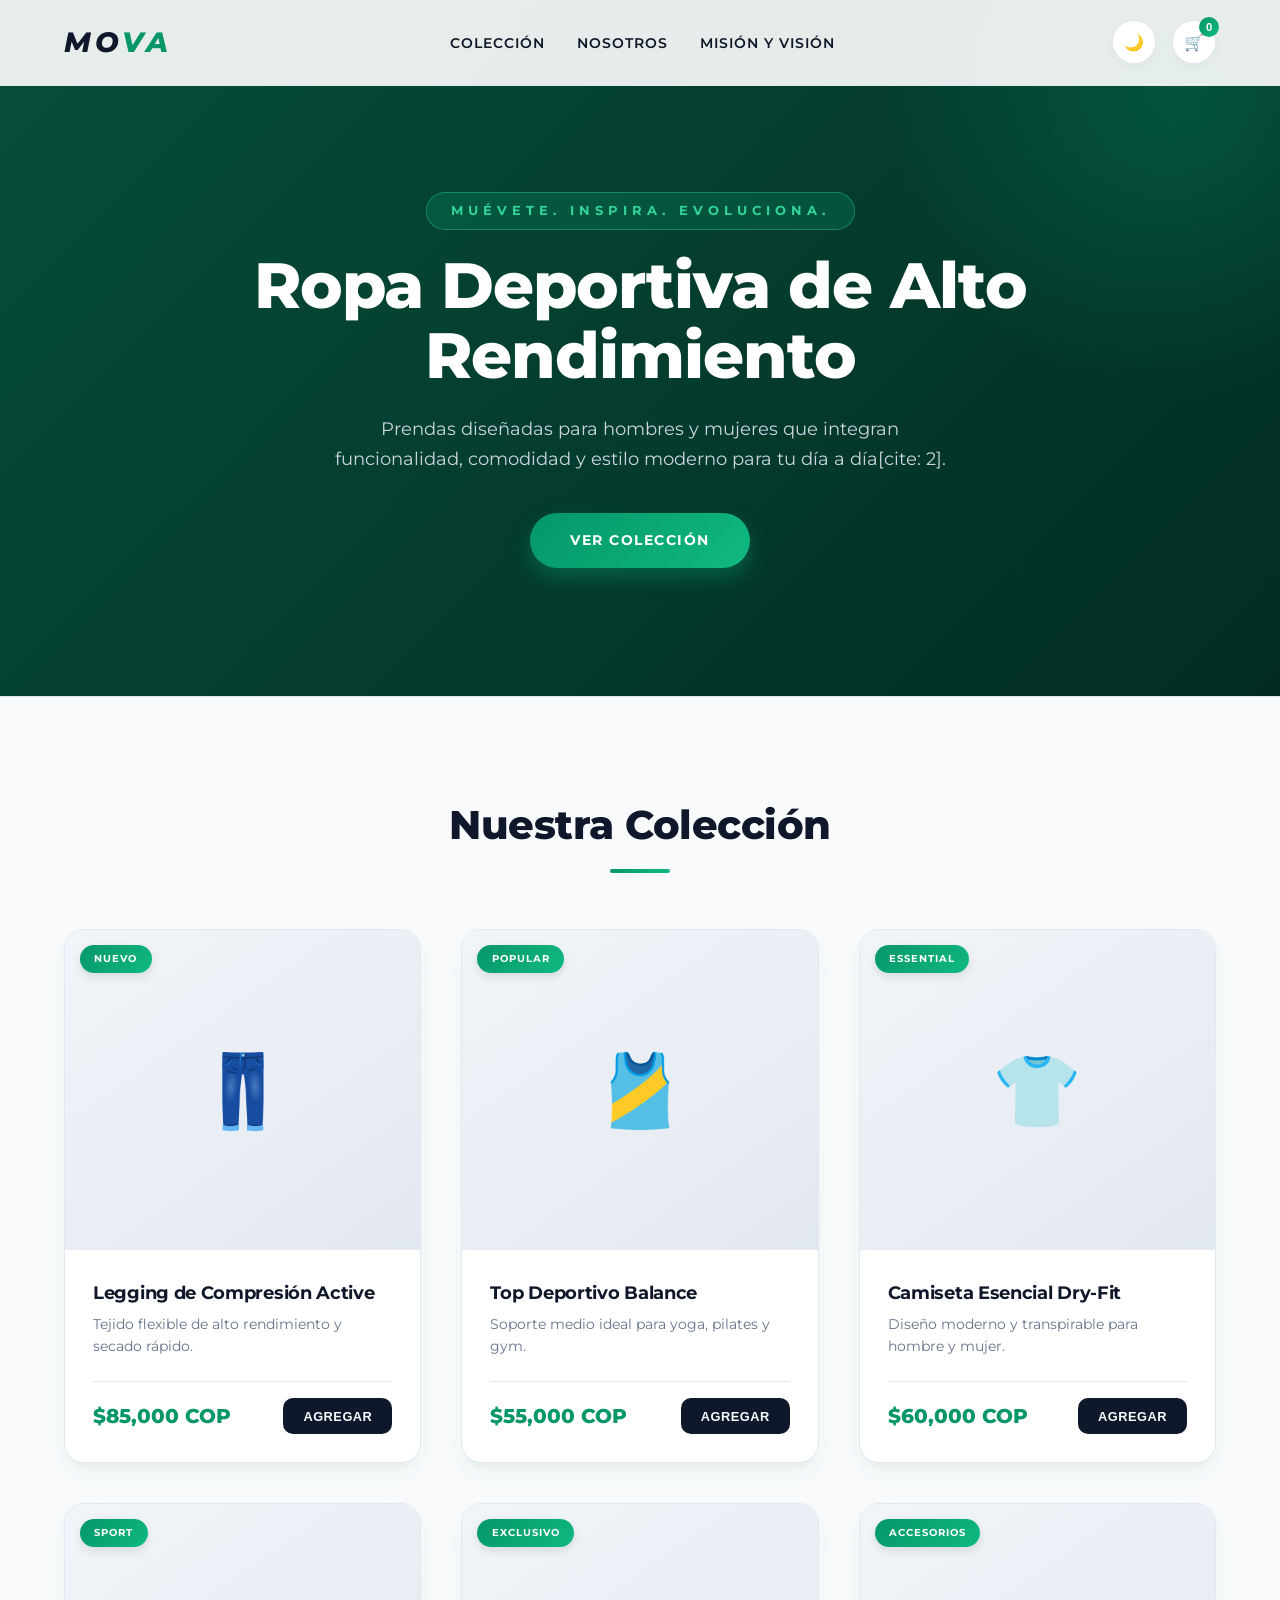
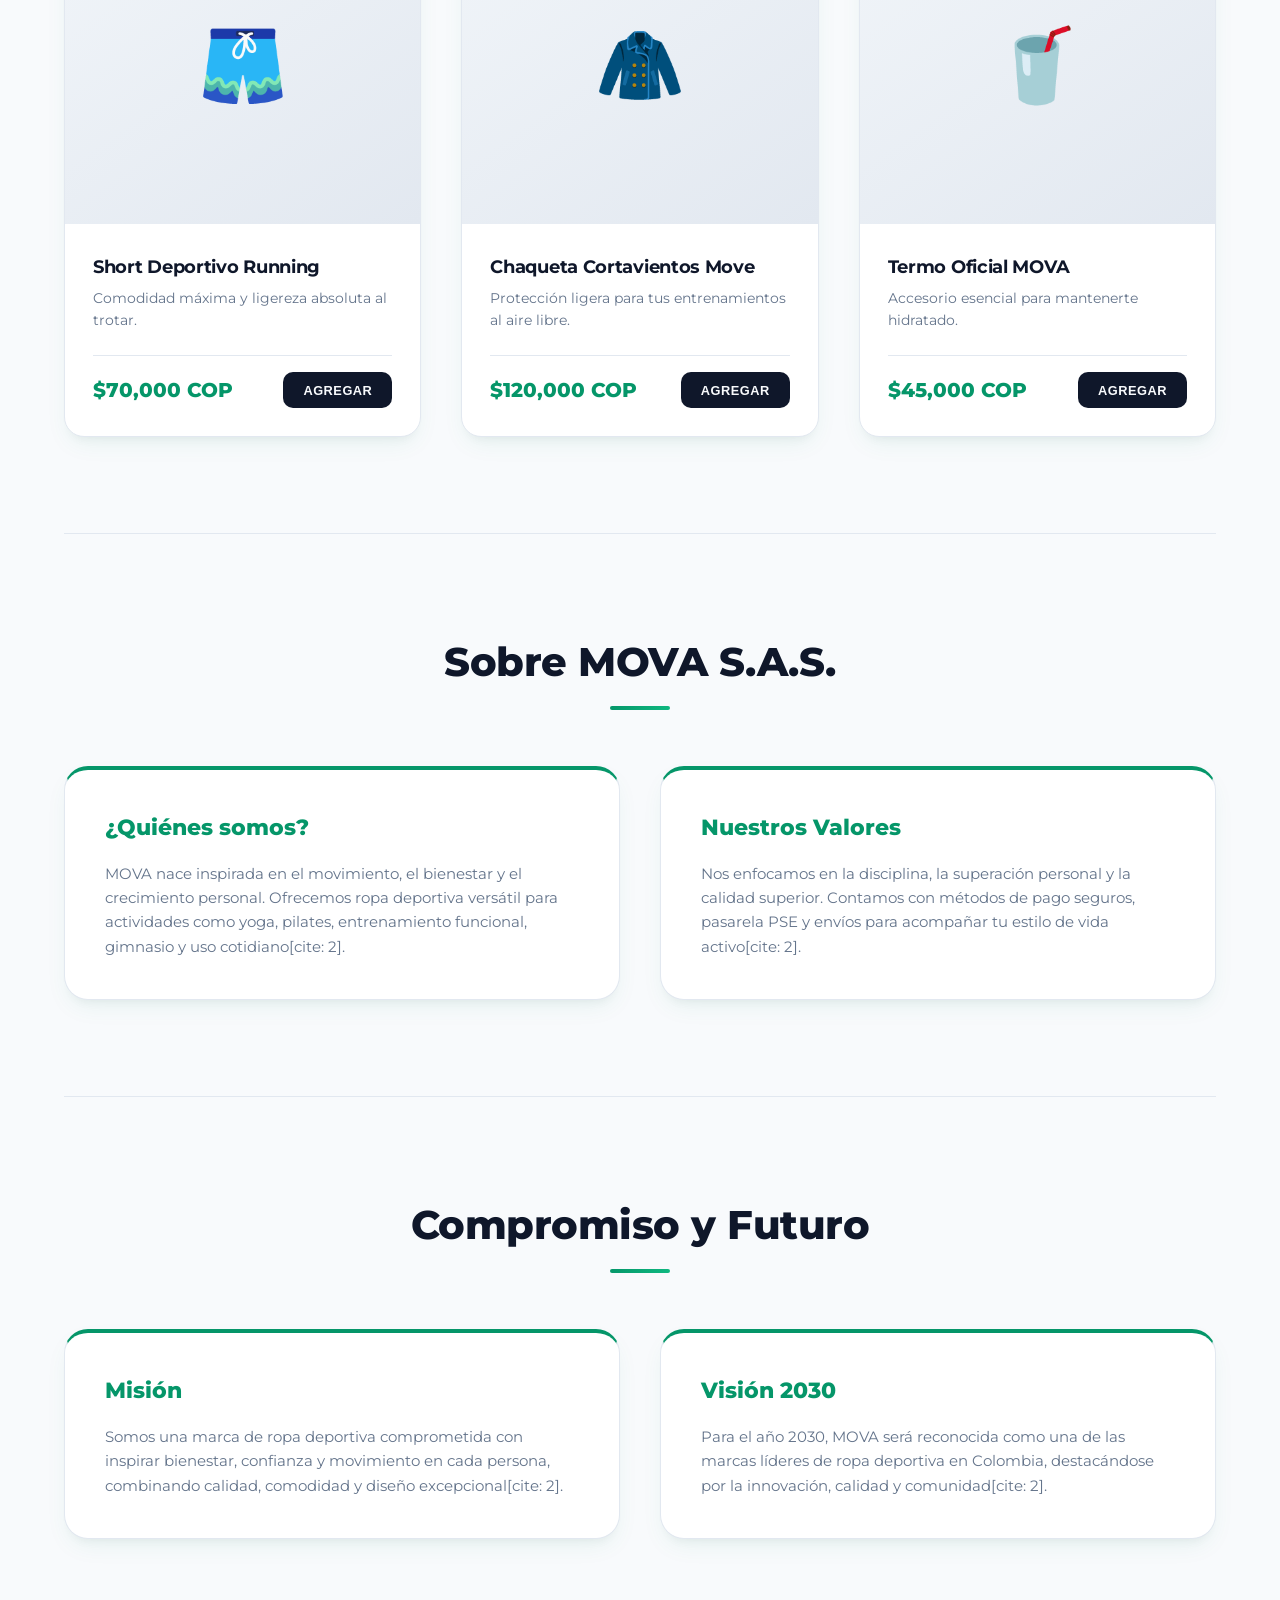
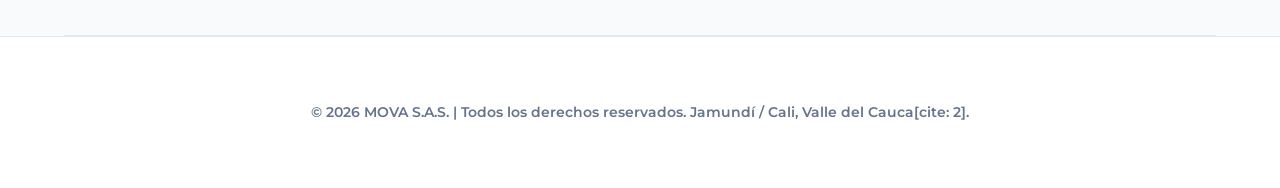
==== index.html @ 8ae5588a "Add files via upload" ====
<!DOCTYPE html>
<html lang="es">
<head>
    <meta charset="UTF-8">
    <meta name="viewport" content="width=device-width, initial-scale=1.0">
    <title>MOVA | Ropa Deportiva - Muévete. Inspira. Evoluciona.</title>
    <meta name="description" content="Marca de ropa deportiva inspirada en el movimiento, la confianza y el bienestar. Prendas para hombres y mujeres.">
    <link href="https://fonts.googleapis.com/css2?family=Montserrat:wght@300;400;500;600;700;800&display=swap" rel="stylesheet">
    <link rel="stylesheet" href="style.css">
</head>
<body>

    <header>
        <a href="#" class="logo">MO<span>VA</span></a>
        <button class="menu-btn" id="menuBtn" aria-label="Menú">☰</button>
        <nav>
            <ul id="navMenu">
                <li><a href="#catalogo">Colección</a></li>
                <li><a href="#nosotros">Nosotros</a></li>
                <li><a href="#mision-vision">Misión y Visión</a></li>
            </ul>
        </nav>
        <div class="nav-icons">
            <button class="icon-btn" id="themeToggle" aria-label="Cambiar tema">🌙</button>
            <button class="icon-btn" id="cartBtn" aria-label="Abrir carrito">
                🛒
                <span class="cart-count" id="cartCount">0</span>
            </button>
        </div>
    </header>

    <section class="hero">
        <span class="slogan-tag">Muévete. Inspira. Evoluciona.</span>
        <h1>Ropa Deportiva de Alto Rendimiento</h1>
        <p>Prendas diseñadas para hombres y mujeres que integran funcionalidad, comodidad y estilo moderno para tu día a día[cite: 2].</p>
        <a href="#catalogo" class="btn-primary">Ver Colección</a>
    </section>

    <main>
        <section id="catalogo">
            <h2>Nuestra Colección</h2>
            <div class="product-grid" id="productGrid"></div>
        </section>

        <section id="nosotros">
            <h2>Sobre MOVA S.A.S.</h2>
            <div class="about-grid">
                <div class="about-card">
                    <h3>¿Quiénes somos?</h3>
                    <p>MOVA nace inspirada en el movimiento, el bienestar y el crecimiento personal. Ofrecemos ropa deportiva versátil para actividades como yoga, pilates, entrenamiento funcional, gimnasio y uso cotidiano[cite: 2].</p>
                </div>
                <div class="about-card">
                    <h3>Nuestros Valores</h3>
                    <p>Nos enfocamos en la disciplina, la superación personal y la calidad superior. Contamos con métodos de pago seguros, pasarela PSE y envíos para acompañar tu estilo de vida activo[cite: 2].</p>
                </div>
            </div>
        </section>

        <section id="mision-vision">
            <h2>Compromiso y Futuro</h2>
            <div class="about-grid">
                <div class="about-card">
                    <h3>Misión</h3>
                    <p>Somos una marca de ropa deportiva comprometida con inspirar bienestar, confianza y movimiento en cada persona, combinando calidad, comodidad y diseño excepcional[cite: 2].</p>
                </div>
                <div class="about-card">
                    <h3>Visión 2030</h3>
                    <p>Para el año 2030, MOVA será reconocida como una de las marcas líderes de ropa deportiva en Colombia, destacándose por la innovación, calidad y comunidad[cite: 2].</p>
                </div>
            </div>
        </section>
    </main>

    <!-- CARRITO DE COMPRAS LATERAL -->
    <div class="cart-overlay" id="cartOverlay">
        <div class="cart-drawer">
            <div class="cart-header">
                <h3>Tu Carrito MOVA</h3>
                <button class="close-cart" id="closeCart">&times;</button>
            </div>
            <div class="cart-items" id="cartItems">
                <p style="text-align: center; color: var(--gray-medium); margin-top: 2rem;">Tu carrito está vacío</p>
            </div>
            <div class="cart-footer">
                <div class="cart-total">
                    <span>Total:</span>
                    <span id="cartTotal">$0 COP</span>
                </div>
                <button class="btn-whatsapp" id="checkoutWhatsapp">
                    💬 Finalizar compra por WhatsApp
                </button>
            </div>
        </div>
    </div>

    <!-- NOTIFICACIÓN TOAST ANIMADA -->
    <div class="toast-notification" id="toastNotification">
        <span>✨</span>
        <span id="toastText">¡Producto añadido al carrito!</span>
    </div>

    <footer>
        <p>&copy; 2026 MOVA S.A.S. | Todos los derechos reservados. Jamundí / Cali, Valle del Cauca[cite: 2].</p>
    </footer>

    <script src="script.js"></script>
</body>
</html>
---- style.css ----
:root {
    --bg-color: #f8fafc;
    --text-color: #0f172a;
    --primary-color: #111827;
    --accent-color: #059669; /* Verde esmeralda corporativo */
    --accent-gradient: linear-gradient(135deg, #059669 0%, #10b981 100%);
    --hero-gradient: linear-gradient(135deg, #064e3b 0%, #022c22 100%);
    --card-bg: #ffffff;
    --border-color: #e2e8f0;
    --gray-medium: #64748b;
    --shadow: 0 10px 25px -5px rgba(5, 150, 105, 0.08), 0 8px 10px -6px rgba(0, 0, 0, 0.05);
    --transition: all 0.3s cubic-bezier(0.4, 0, 0.2, 1);
}

[data-theme="dark"] {
    --bg-color: #090d16;
    --text-color: #f8fafc;
    --primary-color: #f8fafc;
    --accent-color: #10b981;
    --accent-gradient: linear-gradient(135deg, #10b981 0%, #34d399 100%);
    --hero-gradient: linear-gradient(135deg, #022c22 0%, #064e3b 100%);
    --card-bg: #111827;
    --border-color: #1f2937;
    --gray-medium: #94a3b8;
    --shadow: 0 10px 25px -5px rgba(0, 0, 0, 0.4);
}

* {
    margin: 0;
    padding: 0;
    box-sizing: border-box;
}

body {
    font-family: 'Montserrat', sans-serif;
    background-color: var(--bg-color);
    color: var(--text-color);
    line-height: 1.6;
    transition: background-color 0.4s ease, color 0.4s ease;
    overflow-x: hidden;
}

header {
    position: fixed;
    top: 0;
    left: 0;
    width: 100%;
    background: var(--card-bg);
    border-bottom: 1px solid var(--border-color);
    z-index: 1000;
    display: flex;
    justify-content: space-between;
    align-items: center;
    padding: 1.25rem 5%;
    backdrop-filter: blur(12px);
    background-color: rgba(255, 255, 255, 0.9);
}

[data-theme="dark"] header {
    background-color: rgba(17, 24, 39, 0.9);
}

.logo {
    font-weight: 800;
    font-size: 1.75rem;
    color: var(--text-color);
    text-decoration: none;
    letter-spacing: 4px;
    font-style: italic;
}

.logo span {
    color: var(--accent-color);
}

nav ul {
    display: flex;
    list-style: none;
    gap: 2rem;
    align-items: center;
}

nav a {
    text-decoration: none;
    color: var(--text-color);
    font-weight: 600;
    font-size: 0.85rem;
    text-transform: uppercase;
    letter-spacing: 1px;
    transition: var(--transition);
    position: relative;
}

nav a::after {
    content: '';
    position: absolute;
    bottom: -4px;
    left: 0;
    width: 0;
    height: 2px;
    background-color: var(--accent-color);
    transition: var(--transition);
}

nav a:hover::after {
    width: 100%;
}

nav a:hover {
    color: var(--accent-color);
}

.nav-icons {
    display: flex;
    gap: 1rem;
    align-items: center;
}

.icon-btn {
    background: var(--card-bg);
    border: 1px solid var(--border-color);
    border-radius: 50%;
    width: 44px;
    height: 44px;
    cursor: pointer;
    display: flex;
    align-items: center;
    justify-content: center;
    font-size: 1rem;
    color: var(--text-color);
    position: relative;
    transition: var(--transition);
    box-shadow: 0 4px 10px rgba(0,0,0,0.03);
}

.icon-btn:hover {
    background: var(--accent-gradient);
    color: white;
    border-color: transparent;
    transform: scale(1.08);
}

.cart-count {
    position: absolute;
    top: -4px;
    right: -4px;
    background: var(--accent-gradient);
    color: white;
    font-size: 0.7rem;
    width: 20px;
    height: 20px;
    border-radius: 50%;
    display: flex;
    align-items: center;
    justify-content: center;
    font-weight: 700;
    transition: transform 0.3s cubic-bezier(0.175, 0.885, 0.32, 1.275);
}

.cart-count.pulse {
    transform: scale(1.4);
}

.menu-btn {
    display: none;
    background: none;
    border: none;
    font-size: 1.5rem;
    cursor: pointer;
    color: var(--text-color);
}

.hero {
    padding: 12rem 5% 8rem 5%;
    display: flex;
    flex-direction: column;
    align-items: center;
    text-align: center;
    background: var(--hero-gradient);
    color: #ffffff;
    position: relative;
    overflow: hidden;
}

.hero::before {
    content: '';
    position: absolute;
    width: 600px;
    height: 600px;
    background: radial-gradient(circle, rgba(5, 150, 105, 0.3) 0%, transparent 70%);
    top: -200px;
    right: -200px;
    border-radius: 50%;
    z-index: 1;
}

.hero > * {
    position: relative;
    z-index: 2;
}

.slogan-tag {
    font-weight: 700;
    color: #34d399;
    text-transform: uppercase;
    letter-spacing: 5px;
    font-size: 0.8rem;
    margin-bottom: 1.2rem;
    background: rgba(5, 150, 105, 0.25);
    border: 1px solid rgba(52, 211, 153, 0.4);
    padding: 0.5rem 1.5rem;
    border-radius: 50px;
}

.hero h1 {
    font-size: 4rem;
    font-weight: 800;
    margin-bottom: 1.5rem;
    letter-spacing: -1px;
    line-height: 1.1;
    max-width: 900px;
}

.hero p {
    font-size: 1.15rem;
    color: #cbd5e1;
    max-width: 650px;
    margin-bottom: 2.5rem;
    font-weight: 400;
}

.btn-primary {
    display: inline-block;
    background: var(--accent-gradient);
    color: white;
    padding: 1rem 2.5rem;
    border-radius: 50px;
    text-decoration: none;
    font-weight: 700;
    font-size: 0.9rem;
    text-transform: uppercase;
    letter-spacing: 1.5px;
    transition: var(--transition);
    border: none;
    cursor: pointer;
    box-shadow: 0 10px 20px rgba(5, 150, 105, 0.4);
}

.btn-primary:hover {
    transform: translateY(-3px);
    box-shadow: 0 15px 25px rgba(5, 150, 105, 0.6);
    filter: brightness(1.1);
}

main {
    max-width: 1280px;
    margin: 0 auto;
    padding: 0 5%;
}

section {
    padding: 6rem 0;
    border-bottom: 1px solid var(--border-color);
}

h2 {
    font-size: 2.5rem;
    text-align: center;
    margin-bottom: 3.5rem;
    font-weight: 800;
    letter-spacing: -0.5px;
    position: relative;
}

h2::after {
    content: '';
    display: block;
    width: 60px;
    height: 4px;
    background: var(--accent-gradient);
    margin: 0.75rem auto 0 auto;
    border-radius: 2px;
}

.product-grid {
    display: grid;
    grid-template-columns: repeat(auto-fit, minmax(280px, 1fr));
    gap: 2.5rem;
}

.product-card {
    background: var(--card-bg);
    border: 1px solid var(--border-color);
    border-radius: 20px;
    overflow: hidden;
    box-shadow: var(--shadow);
    display: flex;
    flex-direction: column;
    transition: var(--transition);
    position: relative;
}

.product-card:hover {
    transform: translateY(-8px);
    border-color: var(--accent-color);
    box-shadow: 0 20px 35px -10px rgba(5, 150, 105, 0.2);
}

.product-badge {
    position: absolute;
    top: 15px;
    left: 15px;
    background: var(--accent-gradient);
    color: white;
    font-size: 0.65rem;
    text-transform: uppercase;
    letter-spacing: 1px;
    font-weight: 700;
    padding: 0.35rem 0.9rem;
    border-radius: 30px;
    z-index: 2;
    box-shadow: 0 4px 10px rgba(0,0,0,0.1);
}

.product-image {
    height: 320px;
    background: linear-gradient(145deg, #f1f5f9 0%, #e2e8f0 100%);
    display: flex;
    align-items: center;
    justify-content: center;
    font-size: 4.5rem;
    position: relative;
    overflow: hidden;
    transition: var(--transition);
}

[data-theme="dark"] .product-image {
    background: linear-gradient(145deg, #1e293b 0%, #0f172a 100%);
}

.product-card:hover .product-image {
    transform: scale(1.03);
}

.product-info {
    padding: 1.75rem;
    display: flex;
    flex-direction: column;
    flex-grow: 1;
    justify-content: space-between;
}

.product-title {
    font-size: 1.15rem;
    font-weight: 700;
    margin-bottom: 0.4rem;
    letter-spacing: -0.3px;
}

.product-desc {
    font-size: 0.9rem;
    color: var(--gray-medium);
    margin-bottom: 1.5rem;
    line-height: 1.5;
}

.product-footer {
    display: flex;
    justify-content: space-between;
    align-items: center;
    border-top: 1px solid var(--border-color);
    padding-top: 1rem;
}

.product-price {
    font-weight: 800;
    font-size: 1.25rem;
    color: var(--accent-color);
}

.btn-add {
    background: var(--text-color);
    color: var(--bg-color);
    border: none;
    padding: 0.65rem 1.25rem;
    border-radius: 10px;
    cursor: pointer;
    font-weight: 700;
    font-size: 0.8rem;
    text-transform: uppercase;
    letter-spacing: 0.5px;
    transition: var(--transition);
}

.btn-add:hover {
    background: var(--accent-gradient);
    color: white;
    transform: scale(1.05);
    box-shadow: 0 5px 15px rgba(5, 150, 105, 0.3);
}

.about-grid {
    display: grid;
    grid-template-columns: repeat(auto-fit, minmax(320px, 1fr));
    gap: 2.5rem;
}

.about-card {
    background: var(--card-bg);
    padding: 2.5rem;
    border-radius: 24px;
    border: 1px solid var(--border-color);
    box-shadow: var(--shadow);
    position: relative;
    overflow: hidden;
    transition: var(--transition);
    border-top: 4px solid var(--accent-color);
}

.about-card:hover {
    transform: translateY(-5px);
    box-shadow: 0 20px 30px rgba(0,0,0,0.1);
}

.about-card h3 {
    margin-bottom: 1rem;
    color: var(--accent-color);
    font-size: 1.4rem;
    font-weight: 800;
}

.about-card p {
    color: var(--gray-medium);
    font-size: 0.95rem;
}

.toast-notification {
    position: fixed;
    bottom: 30px;
    right: 30px;
    background: var(--card-bg);
    color: var(--text-color);
    padding: 1.1rem 1.75rem;
    border-radius: 16px;
    box-shadow: 0 15px 30px rgba(0,0,0,0.15);
    z-index: 3000;
    display: flex;
    align-items: center;
    gap: 0.85rem;
    font-weight: 700;
    font-size: 0.9rem;
    transform: translateY(120px);
    opacity: 0;
    transition: transform 0.4s cubic-bezier(0.175, 0.885, 0.32, 1.275), opacity 0.4s ease;
    border: 1px solid var(--border-color);
    border-left: 6px solid var(--accent-color);
}

.toast-notification.show {
    transform: translateY(0);
    opacity: 1;
}

.cart-overlay {
    position: fixed;
    top: 0;
    left: 0;
    width: 100%;
    height: 100%;
    background: rgba(0, 0, 0, 0.6);
    backdrop-filter: blur(8px);
    z-index: 2000;
    display: none;
    justify-content: flex-end;
    transition: var(--transition);
}

.cart-drawer {
    width: 100%;
    max-width: 440px;
    height: 100%;
    background: var(--card-bg);
    display: flex;
    flex-direction: column;
    padding: 2.5rem;
    box-shadow: -15px 0 40px rgba(0,0,0,0.25);
    transform: translateX(100%);
    transition: transform 0.4s cubic-bezier(0.16, 1, 0.3, 1);
}

.cart-overlay.open .cart-drawer {
    transform: translateX(0);
}

.cart-header {
    display: flex;
    justify-content: space-between;
    align-items: center;
    border-bottom: 1px solid var(--border-color);
    padding-bottom: 1.25rem;
    margin-bottom: 1.5rem;
}

.cart-header h3 {
    font-size: 1.4rem;
    font-weight: 800;
}

.close-cart {
    background: var(--bg-color);
    border: 1px solid var(--border-color);
    width: 38px;
    height: 38px;
    border-radius: 50%;
    font-size: 1.2rem;
    cursor: pointer;
    color: var(--text-color);
    display: flex;
    align-items: center;
    justify-content: center;
    transition: var(--transition);
}

.close-cart:hover {
    background-color: var(--accent-color);
    color: white;
    border-color: var(--accent-color);
}

.cart-items {
    flex-grow: 1;
    overflow-y: auto;
    display: flex;
    flex-direction: column;
    gap: 1rem;
    padding-right: 0.5rem;
}

.cart-item {
    display: flex;
    justify-content: space-between;
    align-items: center;
    background: var(--bg-color);
    padding: 1.1rem;
    border-radius: 14px;
    border: 1px solid var(--border-color);
    animation: fadeInItem 0.3s ease;
}

@keyframes fadeInItem {
    from { opacity: 0; transform: translateY(10px); }
    to { opacity: 1; transform: translateY(0); }
}

.cart-item-details h4 {
    font-size: 0.95rem;
    font-weight: 700;
    margin-bottom: 0.2rem;
}

.cart-item-details p {
    font-size: 0.85rem;
    color: var(--accent-color);
    font-weight: 700;
}

.cart-item-actions {
    display: flex;
    align-items: center;
    gap: 0.75rem;
}

.cart-item-actions button {
    background: var(--card-bg);
    border: 1px solid var(--border-color);
    width: 30px;
    height: 30px;
    border-radius: 8px;
    cursor: pointer;
    color: var(--text-color);
    font-weight: 700;
    transition: var(--transition);
}

.cart-item-actions button:hover {
    background: var(--accent-color);
    color: white;
    border-color: var(--accent-color);
}

.cart-footer {
    border-top: 1px solid var(--border-color);
    padding-top: 1.5rem;
    margin-top: 1.5rem;
}

.cart-total {
    display: flex;
    justify-content: space-between;
    font-size: 1.25rem;
    font-weight: 800;
    margin-bottom: 1.5rem;
}

.cart-total span:last-child {
    color: var(--accent-color);
}

.btn-whatsapp {
    background-color: #25d366;
    color: white;
    width: 100%;
    padding: 1.1rem;
    border: none;
    border-radius: 14px;
    font-weight: 800;
    cursor: pointer;
    display: flex;
    align-items: center;
    justify-content: center;
    gap: 0.75rem;
    font-size: 1.05rem;
    transition: var(--transition);
    text-decoration: none;
    box-shadow: 0 6px 20px rgba(37, 211, 102, 0.4);
}

.btn-whatsapp:hover {
    background-color: #20ba5a;
    transform: translateY(-2px);
    box-shadow: 0 10px 25px rgba(37, 211, 102, 0.6);
}

footer {
    text-align: center;
    padding: 4rem 0;
    font-size: 0.9rem;
    color: var(--gray-medium);
    background-color: var(--card-bg);
    border-top: 1px solid var(--border-color);
    font-weight: 600;
}

@media (max-width: 768px) {
    nav ul {
        display: none;
        flex-direction: column;
        position: absolute;
        top: 100%;
        left: 0;
        width: 100%;
        background: var(--card-bg);
        border-bottom: 1px solid var(--border-color);
        padding: 2rem;
        text-align: center;
        box-shadow: 0 15px 30px rgba(0,0,0,0.1);
    }
    nav ul.active {
        display: flex;
    }
    .menu-btn {
        display: block;
    }
    .hero h1 {
        font-size: 2.6rem;
    }
}
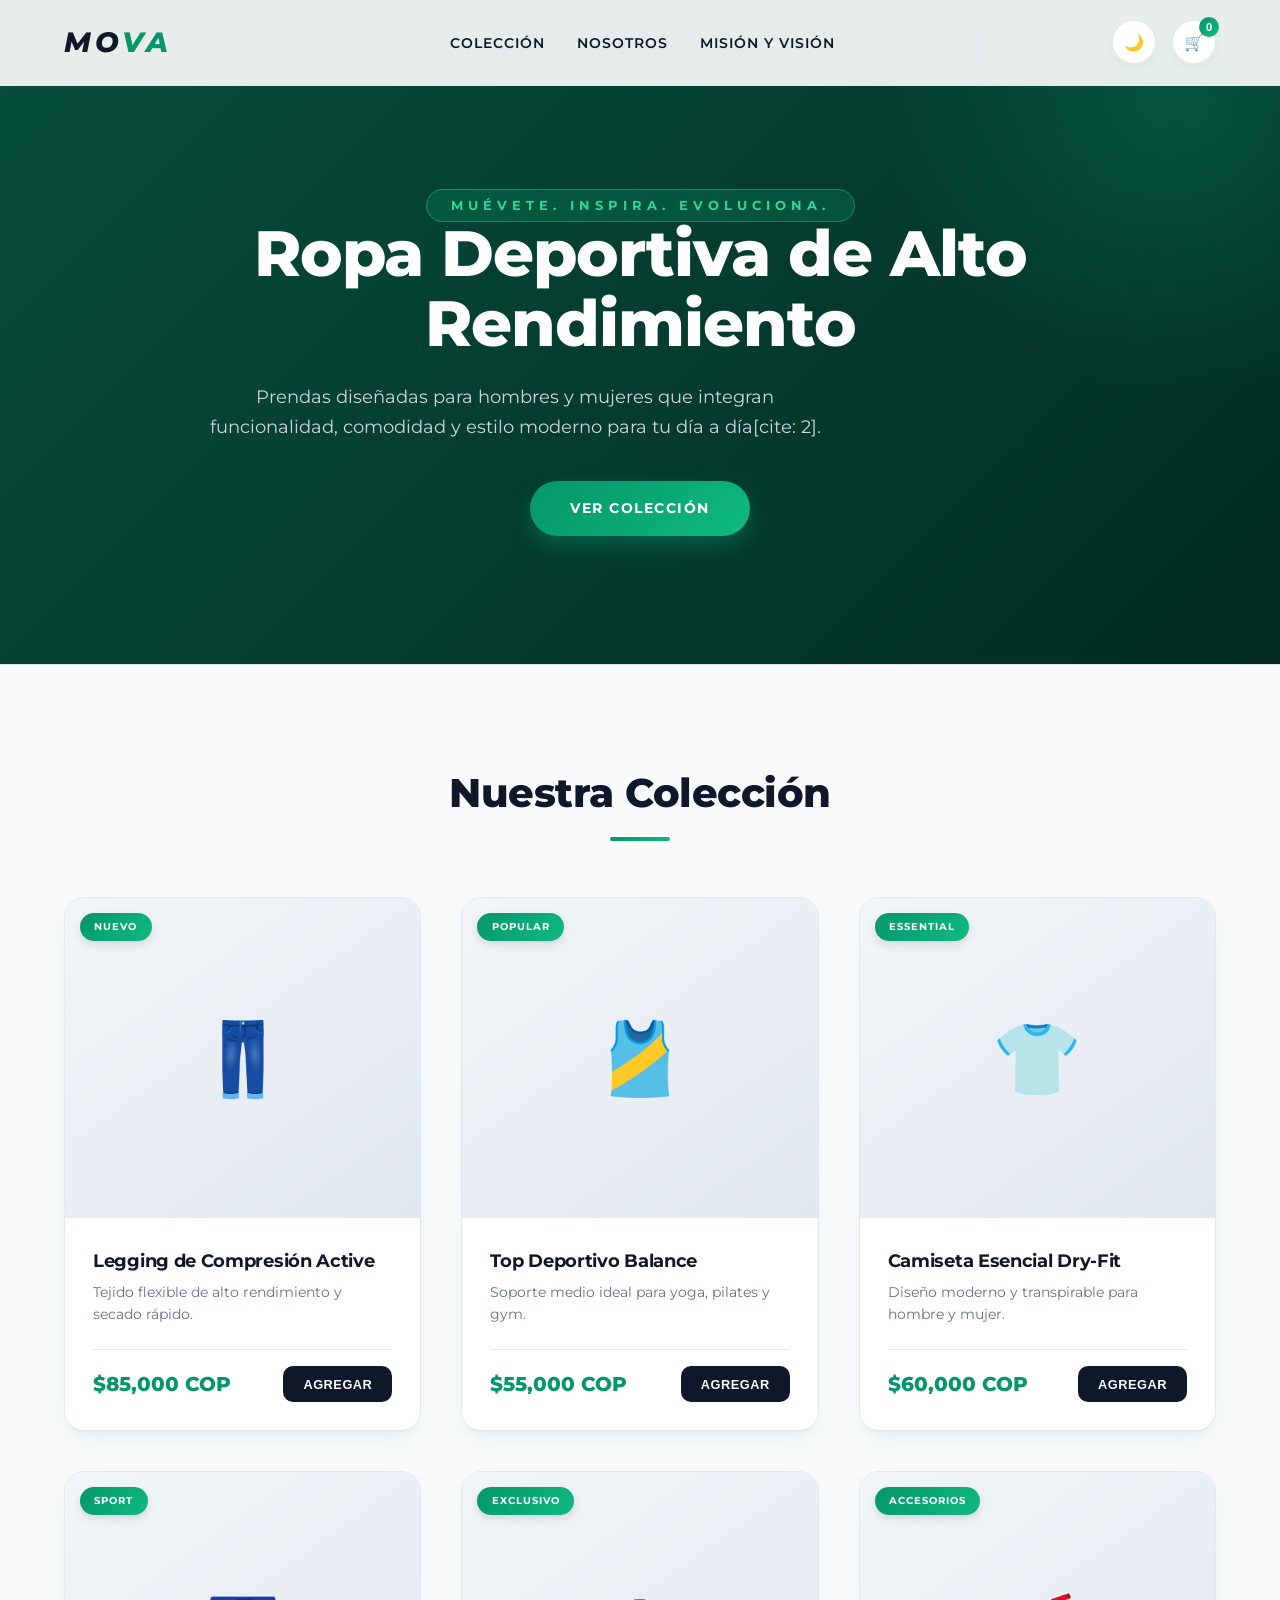
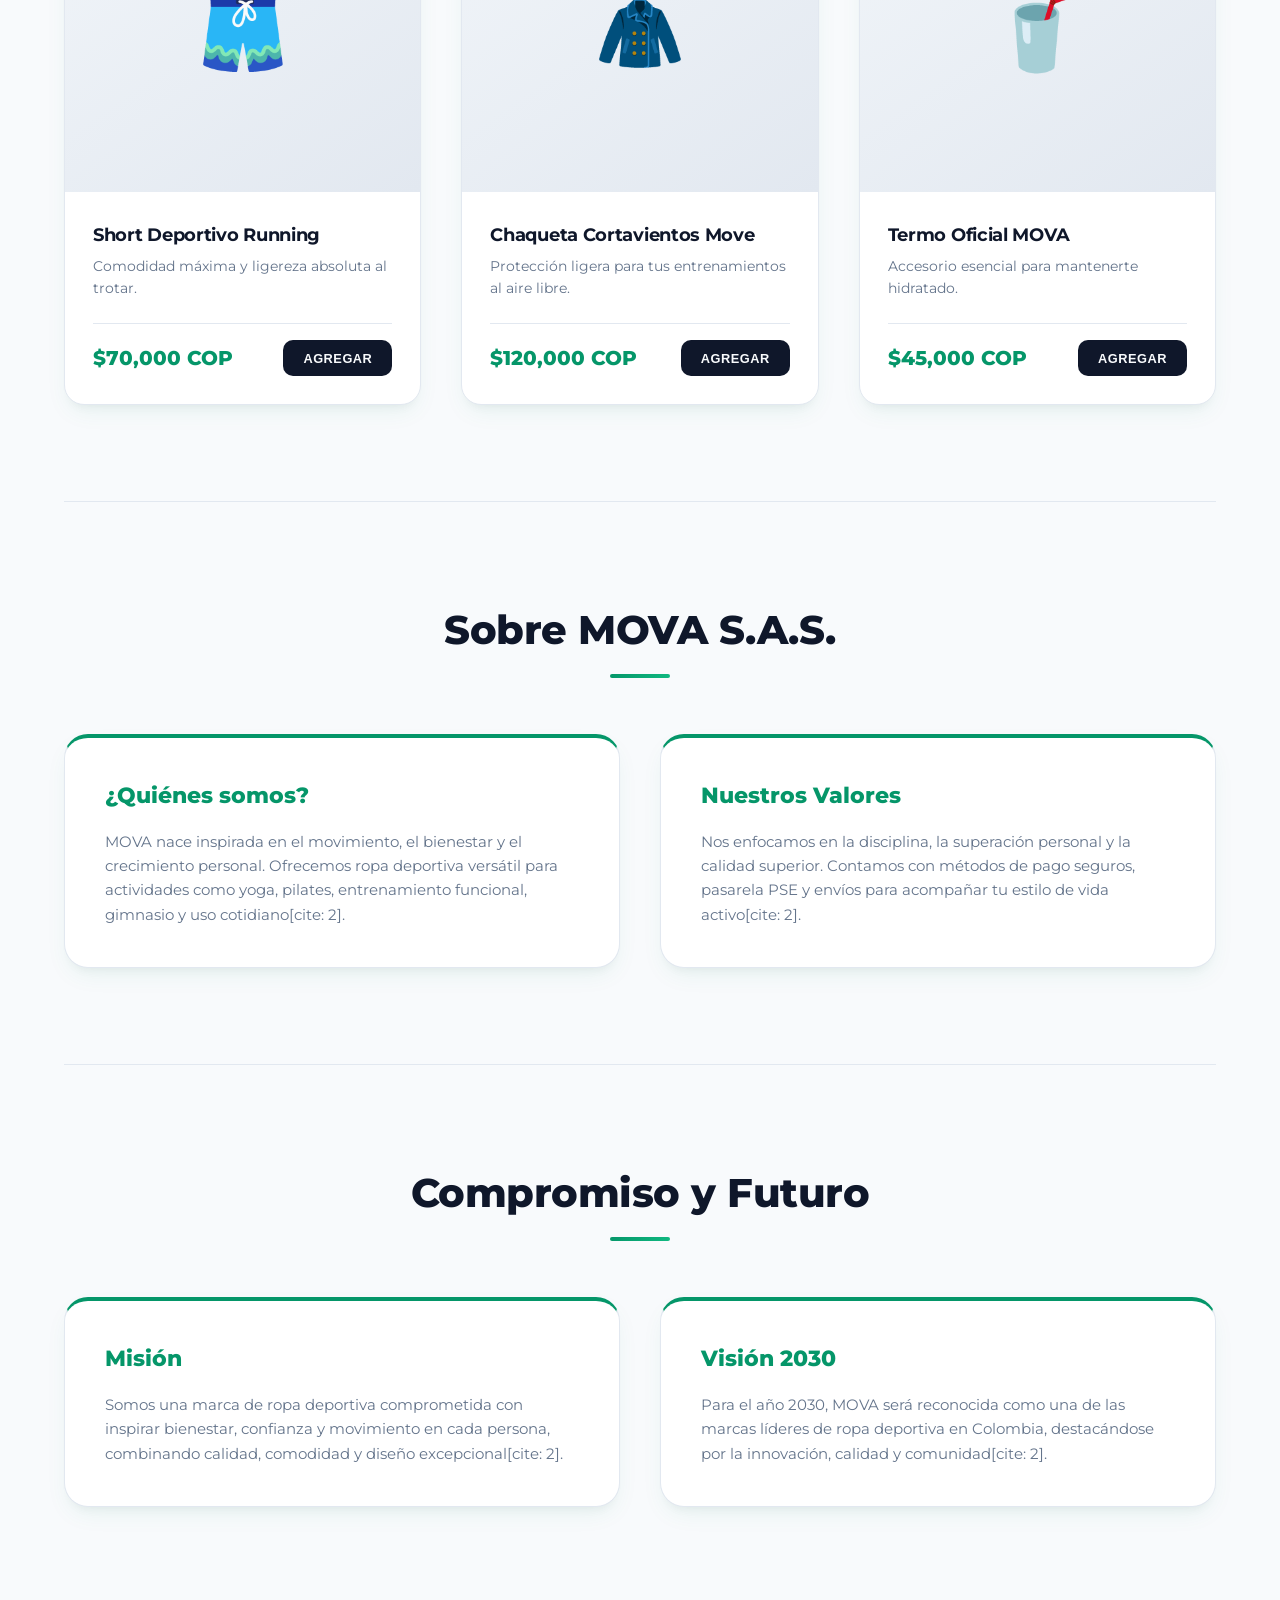
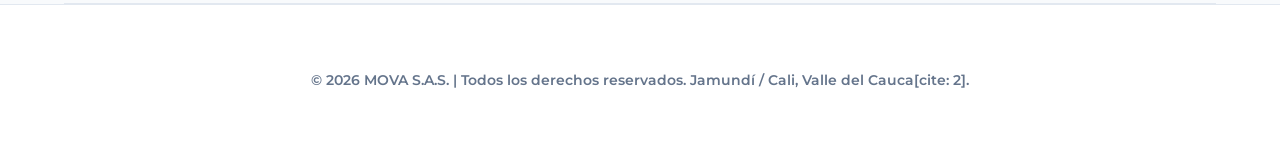
==== commit 3c3a2970: "index.html" ====
--- a/index.html
+++ b/index.html
@@ -30,10 +30,12 @@
     </header>
 
     <section class="hero">
-        <span class="slogan-tag">Muévete. Inspira. Evoluciona.</span>
-        <h1>Ropa Deportiva de Alto Rendimiento</h1>
-        <p>Prendas diseñadas para hombres y mujeres que integran funcionalidad, comodidad y estilo moderno para tu día a día[cite: 2].</p>
-        <a href="#catalogo" class="btn-primary">Ver Colección</a>
+        <div class="hero-content">
+            <span class="slogan-tag">Muévete. Inspira. Evoluciona.</span>
+            <h1>Ropa Deportiva de Alto Rendimiento</h1>
+            <p>Prendas diseñadas para hombres y mujeres que integran funcionalidad, comodidad y estilo moderno para tu día a día[cite: 2].</p>
+            <a href="#catalogo" class="btn-primary">Ver Colección</a>
+        </div>
     </section>
 
     <main>
@@ -89,6 +91,9 @@
                 <button class="btn-whatsapp" id="checkoutWhatsapp">
                     💬 Finalizar compra por WhatsApp
                 </button>
+                <button class="btn-clear" id="clearCartBtn" style="display: none;">
+                    🗑️ Vaciar Carrito
+                </button>
             </div>
         </div>
     </div>
@@ -105,4 +110,4 @@
 
     <script src="script.js"></script>
 </body>
-</html>+</html>
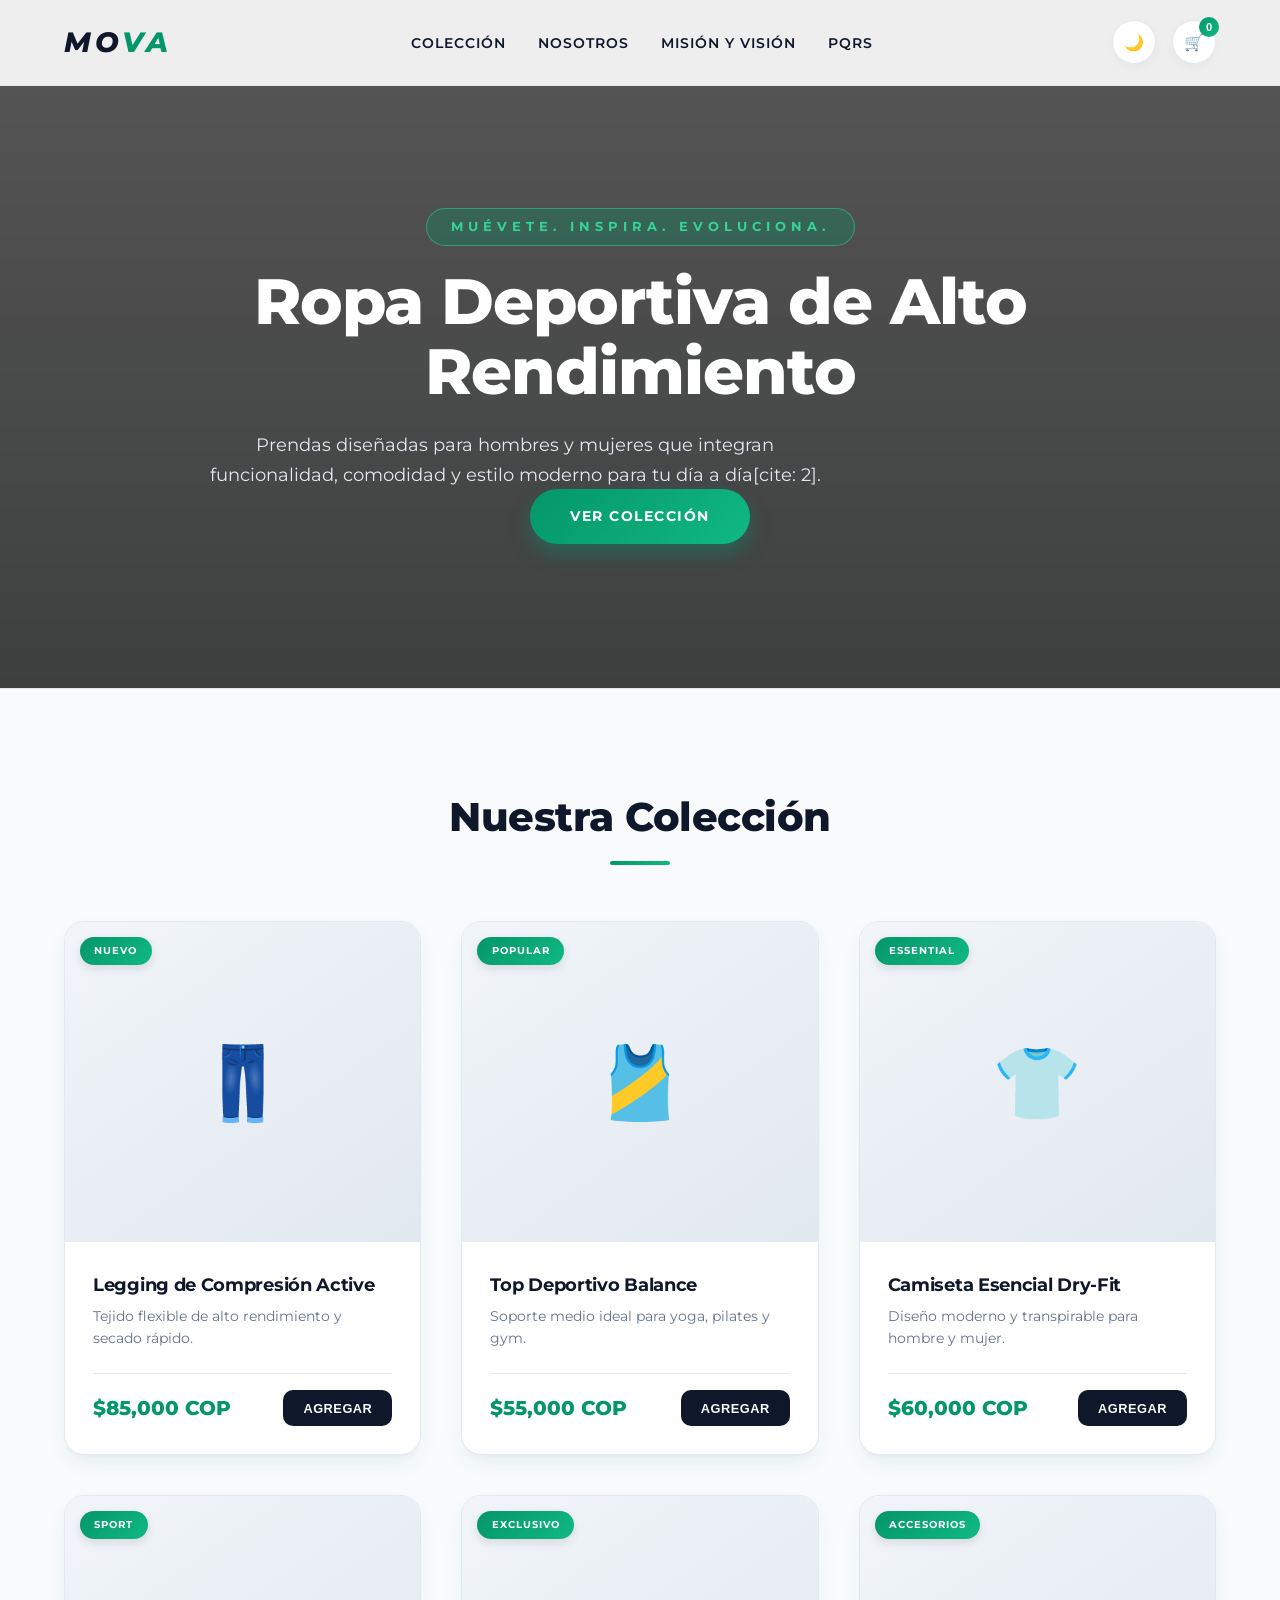
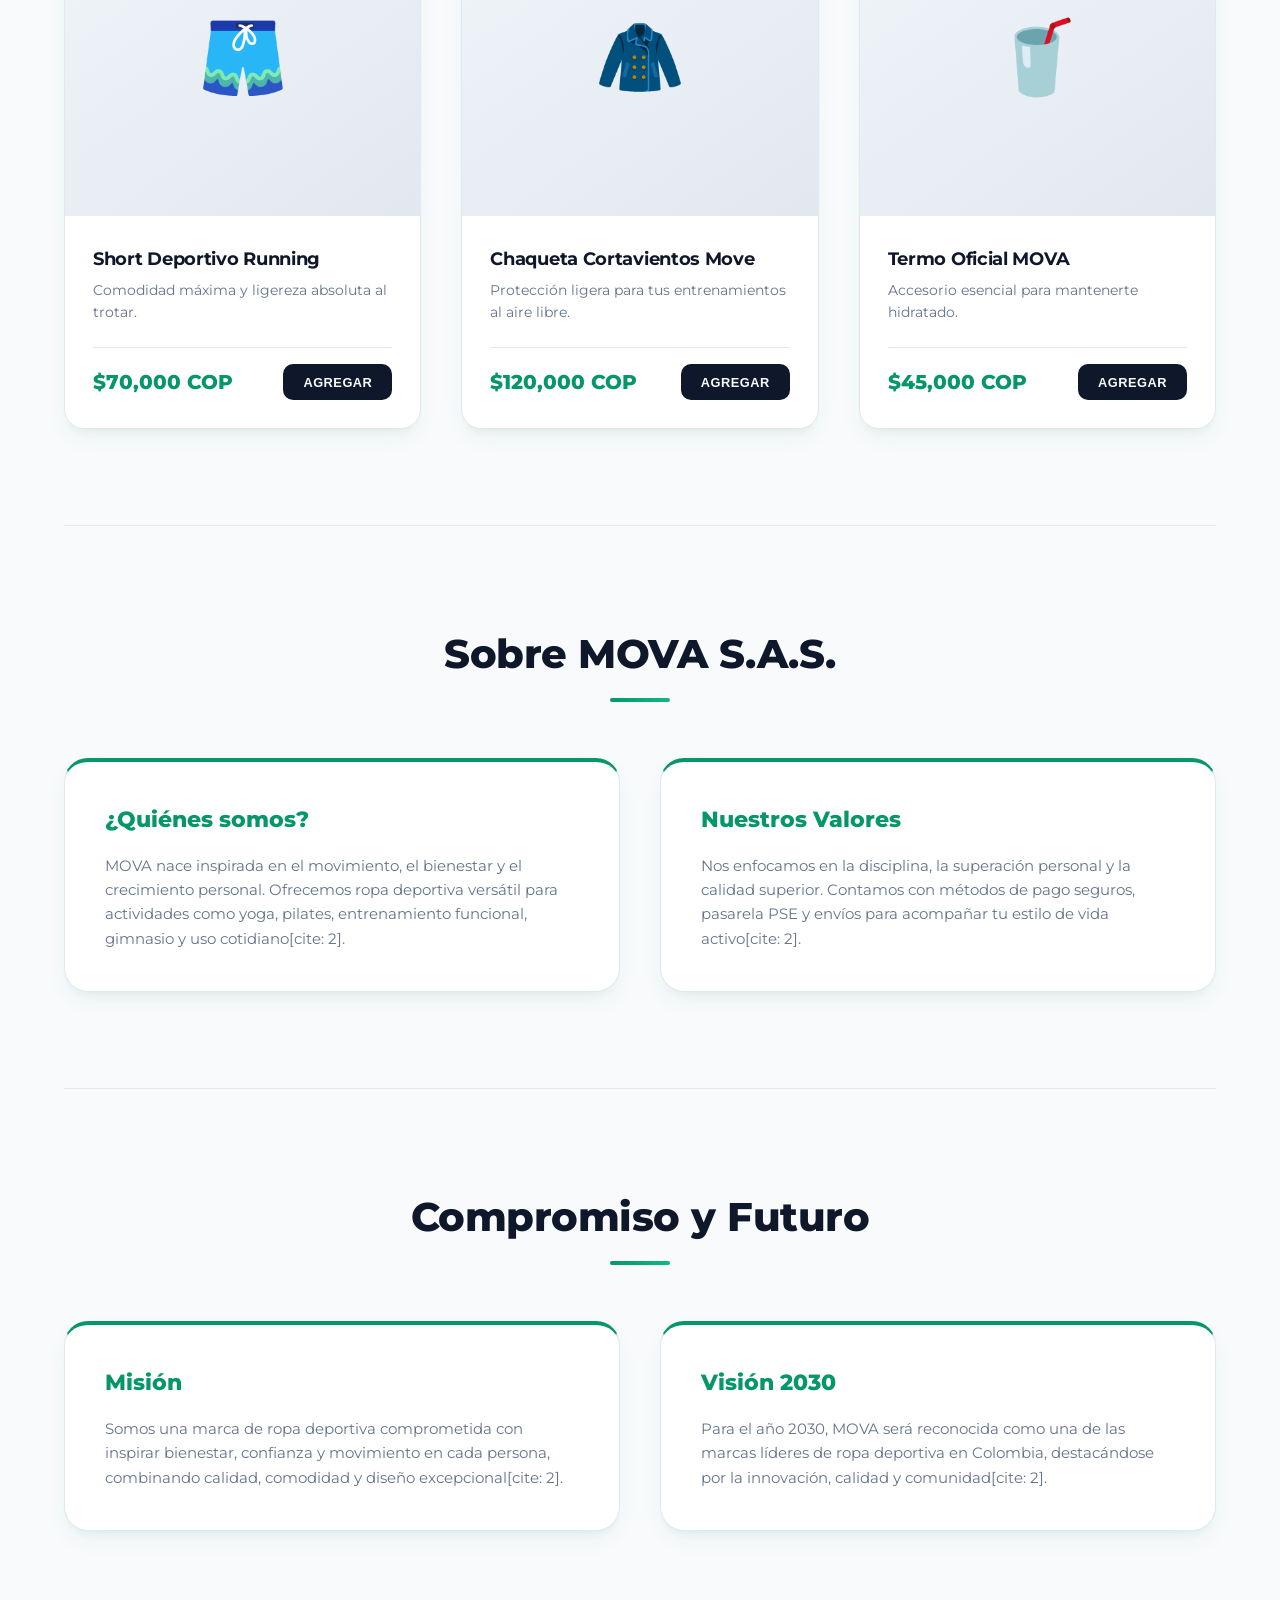
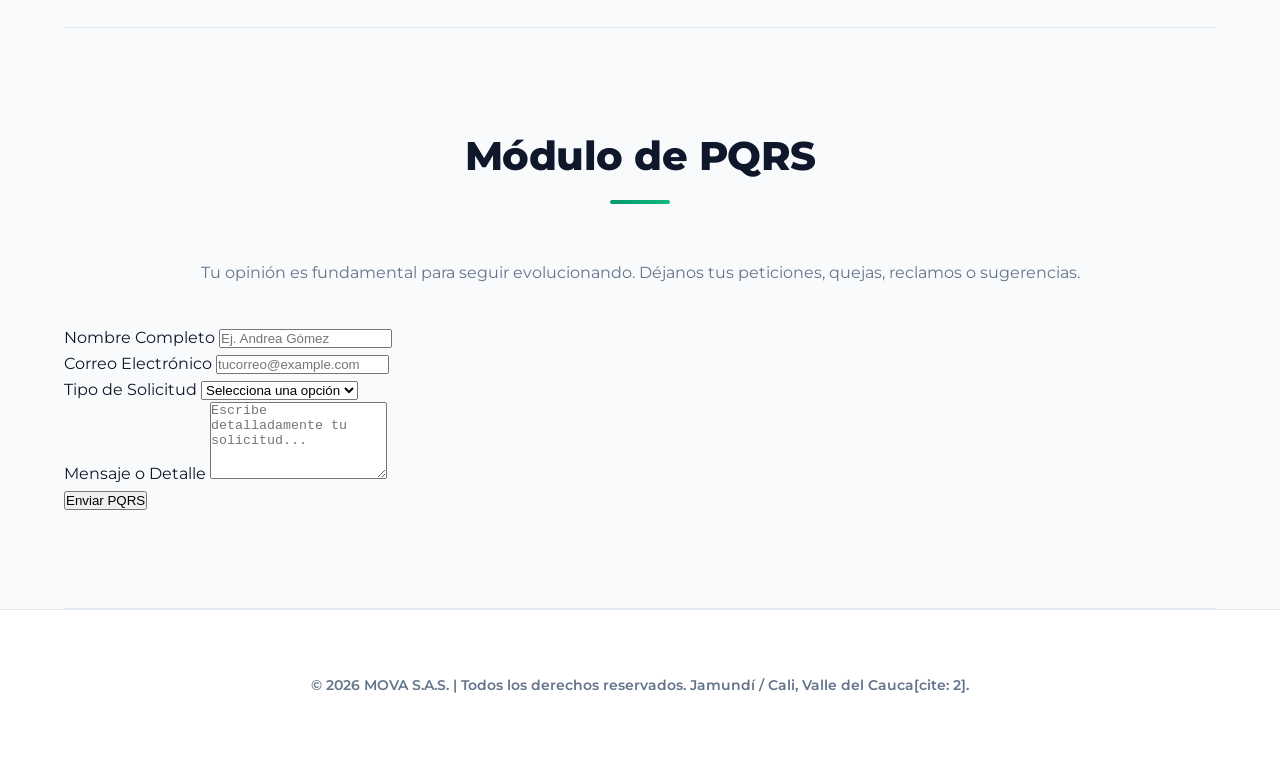
==== commit 045fc35b: "index.html" ====
--- a/index.html
+++ b/index.html
@@ -18,6 +18,7 @@
                 <li><a href="#catalogo">Colección</a></li>
                 <li><a href="#nosotros">Nosotros</a></li>
                 <li><a href="#mision-vision">Misión y Visión</a></li>
+                <li><a href="#pqrs">PQRS</a></li>
             </ul>
         </nav>
         <div class="nav-icons">
@@ -71,6 +72,50 @@
                 </div>
             </div>
         </section>
+
+        <!-- SECCIÓN PQRS -->
+        <section id="pqrs">
+            <h2>Módulo de PQRS</h2>
+            <p style="text-align: center; color: var(--gray-medium); margin-bottom: 2.5rem;">Tu opinión es fundamental para seguir evolucionando. Déjanos tus peticiones, quejas, reclamos o sugerencias.</p>
+            
+            <div class="pqrs-container">
+                <form id="pqrsForm" class="pqrs-form">
+                    <div class="form-group">
+                        <label for="pqrsName">Nombre Completo</label>
+                        <input type="text" id="pqrsName" required placeholder="Ej. Andrea Gómez">
+                    </div>
+
+                    <div class="form-group">
+                        <label for="pqrsEmail">Correo Electrónico</label>
+                        <input type="email" id="pqrsEmail" required placeholder="tucorreo@example.com">
+                    </div>
+
+                    <div class="form-group">
+                        <label for="pqrsType">Tipo de Solicitud</label>
+                        <select id="pqrsType" required>
+                            <option value="" disabled selected>Selecciona una opción</option>
+                            <option value="Peticion">Petición</option>
+                            <option value="Queja">Queja</option>
+                            <option value="Reclamo">Reclamo</option>
+                            <option value="Sugerencia">Sugerencia</option>
+                        </select>
+                    </div>
+
+                    <div class="form-group full-width">
+                        <label for="pqrsMessage">Mensaje o Detalle</label>
+                        <textarea id="pqrsMessage" rows="5" required placeholder="Escribe detalladamente tu solicitud..."></textarea>
+                    </div>
+
+                    <button type="submit" class="btn-submit-pqrs">Enviar PQRS</button>
+                </form>
+                <div id="pqrsSuccess" class="pqrs-success" style="display: none;">
+                    <span>✅</span>
+                    <h3>¡Solicitud Enviada con Éxito!</h3>
+                    <p>Hemos recibido tu PQRS correctamente. Nos pondremos en contacto contigo a la mayor brevedad posible.</p>
+                    <button type="button" id="newPqrsBtn" class="btn-primary" style="margin-top: 1.5rem; padding: 0.5rem 1.5rem; font-size: 0.8rem;">Enviar otra solicitud</button>
+                </div>
+            </div>
+        </section>
     </main>
 
     <!-- CARRITO DE COMPRAS LATERAL -->
--- a/style.css
+++ b/style.css
@@ -2,9 +2,8 @@
     --bg-color: #f8fafc;
     --text-color: #0f172a;
     --primary-color: #111827;
-    --accent-color: #059669; /* Verde esmeralda corporativo */
+    --accent-color: #059669;
     --accent-gradient: linear-gradient(135deg, #059669 0%, #10b981 100%);
-    --hero-gradient: linear-gradient(135deg, #064e3b 0%, #022c22 100%);
     --card-bg: #ffffff;
     --border-color: #e2e8f0;
     --gray-medium: #64748b;
@@ -18,7 +17,6 @@
     --primary-color: #f8fafc;
     --accent-color: #10b981;
     --accent-gradient: linear-gradient(135deg, #10b981 0%, #34d399 100%);
-    --hero-gradient: linear-gradient(135deg, #022c22 0%, #064e3b 100%);
     --card-bg: #111827;
     --border-color: #1f2937;
     --gray-medium: #94a3b8;
@@ -170,32 +168,20 @@
     color: var(--text-color);
 }
 
+/* HERO CON FOTO DE FONDO PROFESIONAL Y CAPA OSCURA */
 .hero {
-    padding: 12rem 5% 8rem 5%;
+    padding: 13rem 5% 9rem 5%;
     display: flex;
     flex-direction: column;
     align-items: center;
     text-align: center;
-    background: var(--hero-gradient);
+    background: linear-gradient(rgba(0, 0, 0, 0.65), rgba(0, 0, 0, 0.75)), url('https://images.unsplash.com/photo-1517838277536-f5f99be501cd?q=80&w=1600&auto=format&fit=crop') no-repeat center center/cover;
     color: #ffffff;
     position: relative;
-    overflow: hidden;
-}
-
-.hero::before {
-    content: '';
-    position: absolute;
-    width: 600px;
-    height: 600px;
-    background: radial-gradient(circle, rgba(5, 150, 105, 0.3) 0%, transparent 70%);
-    top: -200px;
-    right: -200px;
-    border-radius: 50%;
-    z-index: 1;
-}
-
-.hero > * {
-    position: relative;
+}
+
+.hero-content {
+    max-width: 900px;
     z-index: 2;
 }
 
@@ -206,10 +192,11 @@
     letter-spacing: 5px;
     font-size: 0.8rem;
     margin-bottom: 1.2rem;
-    background: rgba(5, 150, 105, 0.25);
-    border: 1px solid rgba(52, 211, 153, 0.4);
+    background: rgba(5, 150, 105, 0.3);
+    border: 1px solid rgba(52, 211, 153, 0.5);
     padding: 0.5rem 1.5rem;
     border-radius: 50px;
+    display: inline-block;
 }
 
 .hero h1 {
@@ -218,14 +205,13 @@
     margin-bottom: 1.5rem;
     letter-spacing: -1px;
     line-height: 1.1;
-    max-width: 900px;
 }
 
 .hero p {
     font-size: 1.15rem;
-    color: #cbd5e1;
+    color: #e2e8f0;
     max-width: 650px;
-    margin-bottom: 2.5rem;
+    margin: 0 auto 2.5 auto;
     font-weight: 400;
 }
 
@@ -592,6 +578,9 @@
     border-top: 1px solid var(--border-color);
     padding-top: 1.5rem;
     margin-top: 1.5rem;
+    display: flex;
+    flex-direction: column;
+    gap: 0.75rem;
 }
 
 .cart-total {
@@ -599,7 +588,7 @@
     justify-content: space-between;
     font-size: 1.25rem;
     font-weight: 800;
-    margin-bottom: 1.5rem;
+    margin-bottom: 0.5rem;
 }
 
 .cart-total span:last-child {
@@ -629,6 +618,24 @@
     background-color: #20ba5a;
     transform: translateY(-2px);
     box-shadow: 0 10px 25px rgba(37, 211, 102, 0.6);
+}
+
+.btn-clear {
+    background: transparent;
+    color: #ef4444;
+    border: 1px solid #ef4444;
+    width: 100%;
+    padding: 0.75rem;
+    border-radius: 12px;
+    font-weight: 700;
+    cursor: pointer;
+    font-size: 0.9rem;
+    transition: var(--transition);
+}
+
+.btn-clear:hover {
+    background: #ef4444;
+    color: white;
 }
 
 footer {
@@ -664,4 +671,4 @@
     .hero h1 {
         font-size: 2.6rem;
     }
-}+}
